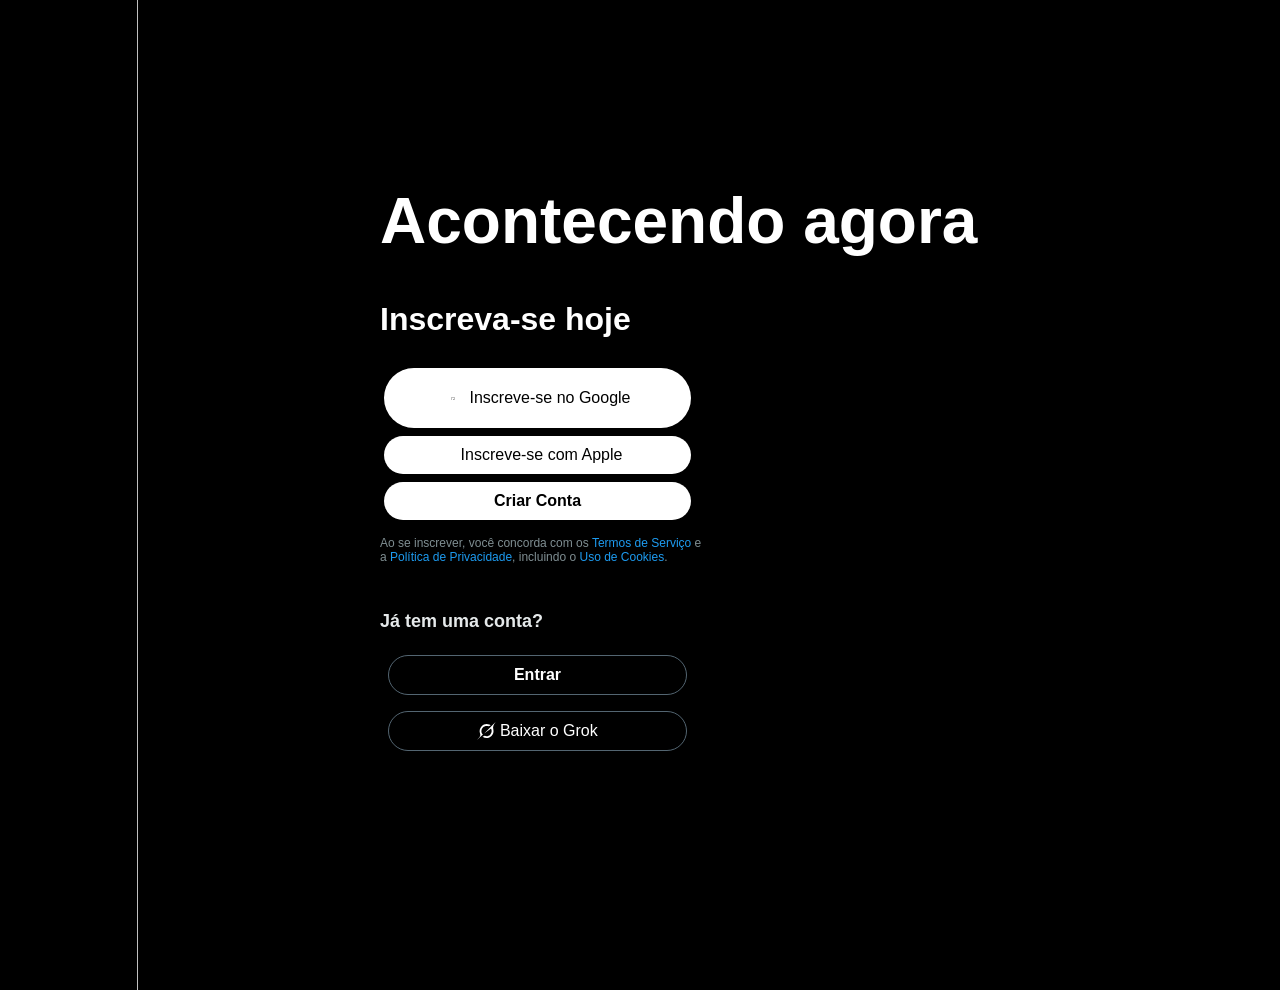
==== index.html @ 61d03f84 "update" ====
<html lang="pt-br">
<head>
    <meta charset="UTF-8">
    <meta name="viewport" content="width=device-width, initial-scale=1.0">
    <title>X. O que está acontecendo / X</title>
    <link rel="stylesheet" href="style.css">
    <script src="https://kit.fontawesome.com/4620774d96.js"></script>
    <link rel="shortcut icon" href="twi.avif" type="image/x-icon">
</head>
<body>
    <div id="colum-x2">
        <div id="logo-cl">
            <img src="https://upload.wikimedia.org/wikipedia/commons/thumb/0/0a/X_logo_2023_%28white%29.svg/250px-X_logo_2023_%28white%29.svg.png" alt="logo Google">
        </div>
        <div id="a-login-cl">
            <div id="login-cl">
                <h1>Acontecendo agora</h1>
                <h2>Inscreva-se hoje</h2>
                <div id="sub-cl">
                    <a class="subscribe" href="#"><img style="width: 7%;" alt="Logo Apple" src="https://static.vecteezy.com/system/resources/thumbnails/072/677/661/small/google-search-logo-icon-free-png.png"> Inscreve-se no Google</a>
                    <a class="subscribe" href="#"><i class="fa-brands fa-apple" style="color: rgb(0, 0, 0);"></i> Inscreve-se com Apple</a>
                    <a class="subscribe" href="#"><strong>Criar Conta</strong></a>
                </div>
                <p>Ao se inscrever, você concorda com os <span class="atention">Termos de Serviço</span> e<br> a <span class="atention">Política de Privacidade</span>, incluindo o <span class="atention">Uso de Cookies</span>.</p>
                <div id="log-cl">
                    <h2>Já tem uma conta?</h2>
                    <a class="login" href="#"><strong>Entrar</strong></a>
                    <a class="login" href="#"><svg xmlns="http://www.w3.org/2000/svg" fill="none" viewBox="0.36 0.5 33.33 32"><path d="M13.2371 21.0407L24.3186 12.8506C24.8619 12.4491 25.6384 12.6057 25.8973 13.2294C27.2597 16.5185 26.651 20.4712 23.9403 23.1851C21.2297 25.8989 17.4581 26.4941 14.0108 25.1386L10.2449 26.8843C15.6463 30.5806 22.2053 29.6665 26.304 25.5601C29.5551 22.3051 30.562 17.8683 29.6205 13.8673L29.629 13.8758C28.2637 7.99809 29.9647 5.64871 33.449 0.844576C33.5314 0.730667 33.6139 0.616757 33.6964 0.5L29.1113 5.09055V5.07631L13.2343 21.0436" fill="#fff" id="mark"/><path d="M10.9503 23.0313C7.07343 19.3235 7.74185 13.5853 11.0498 10.2763C13.4959 7.82722 17.5036 6.82767 21.0021 8.2971L24.7595 6.55998C24.0826 6.07017 23.215 5.54334 22.2195 5.17313C17.7198 3.31926 12.3326 4.24192 8.67479 7.90126C5.15635 11.4239 4.0499 16.8403 5.94992 21.4622C7.36924 24.9165 5.04257 27.3598 2.69884 29.826C1.86829 30.7002 1.0349 31.5745 0.36364 32.5L10.9474 23.0341" fill="#fff" id="mark"/></svg> Baixar o Grok</a> 
                    
                </div>
            </div>
        </div>
    </div>
</body>
</html>
---- style.css ----
* {
    text-decoration: none;
}

body {
    background-color: #000000;
    padding: 0;
    margin: 0;
    font-family: 'Segoe UI', Tahoma, Geneva, Verdana, sans-serif;
    color: white;
}

svg {
    width: 8%;
}

#colum-x2 {
    display: grid;
    grid-template-columns: 1fr 1fr;
}

#logo-cl {
    display: grid;
    justify-self: center;
    align-items: center;
}

#logo-cl img {
    width: 120%;
}


#a-login-cl {
    display: grid;
    justify-self: center;
    align-items: center;
    height: 100vh;
    width: 100vh;
}

#login-cl h1 {
    font-size: 64px;
}

#login-cl h2 {
    font-size: 32px;
}

#sub-cl {
    display: grid;
    max-width:35%;
}

#log-cl {
    display: grid;
    max-width:35%;
    justify-content: center;
}

#log-cl a {
    color: white;
}

#log-cl h2 {
    color: rgb(229, 233, 234);
    font-size: 18px;
}

#login-cl p {
    color: rgb(127, 142, 146);
    font-size: 12px;
    margin-bottom: 32px;
}

.atention {
color: rgb(29, 155, 240);
}

.login {
    display: flex;
    align-items: center;
    justify-content: center;
    gap: 4px;
    padding: 10px;
    padding-left: 32px;
    padding-right: 32px;
    border: 1px solid rgb(83, 101, 113);
    border-radius: 32px;
    text-align: center;
    margin: 8px;
}

.login:hover {
    display: flex;
    align-items: center;
    justify-content: center;
    gap: 4px;
    padding: 10px;
    padding-left: 32px;
    padding-right: 32px;
    border: 1px solid rgb(83, 101, 113);
    background-color: rgba(141, 156, 167, 0.1);
    border-radius: 32px;
    text-align: center;
    margin: 8px;
}

.subscribe {
    display: flex;
    align-items: center;
    justify-content: center;
    gap: 8px;
    padding: 10px;
    padding-left: 32px;
    padding-right: 32px;
    margin: 4px;
    border-radius: 32px;
    color: #000000;
    background-color: white;
    text-align: center;
}

.subscribe:hover {
    display: flex;
    align-items: center;
    justify-content: center;
    gap: 8px;
    padding: 10px;
    padding-left: 32px;
    padding-right: 32px;
    margin: 4px;
    border-radius: 32px;
    color: #000000;
    background-color: rgb(228, 228, 228);
    text-align: center;
}
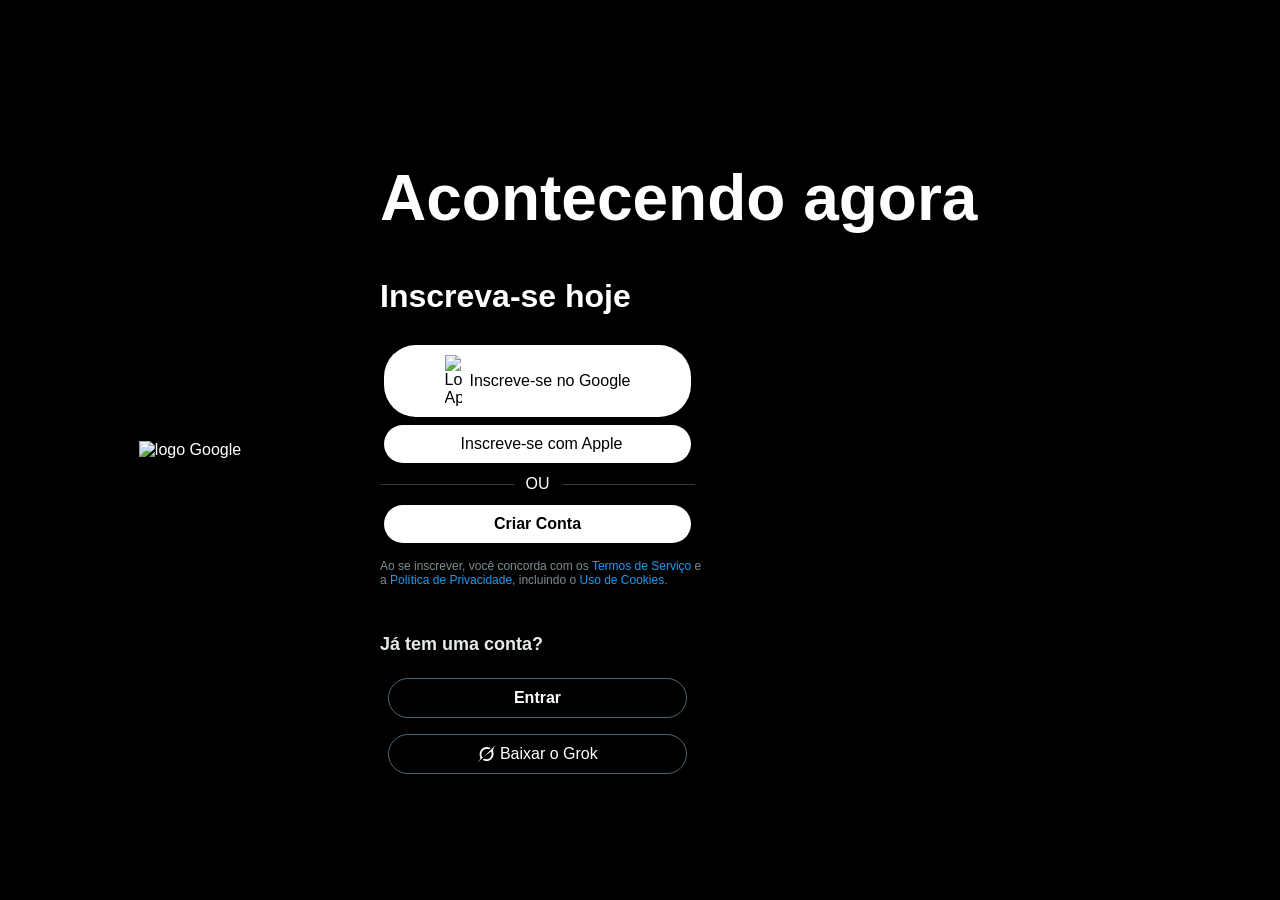
==== commit fbc838c7: "updates and fixes." ====
--- a/index.html
+++ b/index.html
@@ -1,11 +1,12 @@
+<!DOCTYPE html>
 <html lang="pt-br">
 <head>
     <meta charset="UTF-8">
     <meta name="viewport" content="width=device-width, initial-scale=1.0">
     <title>X. O que está acontecendo / X</title>
-    <link rel="stylesheet" href="style.css">
+    <link rel="stylesheet" href="css/style.css">
     <script src="https://kit.fontawesome.com/4620774d96.js"></script>
-    <link rel="shortcut icon" href="twi.avif" type="image/x-icon">
+    <link rel="shortcut icon" href="imgs/twi.avif" type="image/x-icon">
 </head>
 <body>
     <div id="colum-x2">
@@ -19,13 +20,18 @@
                 <div id="sub-cl">
                     <a class="subscribe" href="#"><img style="width: 7%;" alt="Logo Apple" src="https://static.vecteezy.com/system/resources/thumbnails/072/677/661/small/google-search-logo-icon-free-png.png"> Inscreve-se no Google</a>
                     <a class="subscribe" href="#"><i class="fa-brands fa-apple" style="color: rgb(0, 0, 0);"></i> Inscreve-se com Apple</a>
+                    <div id="sub-or">
+                        <span class="or-decoration"></span>
+                        <span>OU</span>
+                        <span class="or-decoration"></span>
+                    </div>
                     <a class="subscribe" href="#"><strong>Criar Conta</strong></a>
                 </div>
                 <p>Ao se inscrever, você concorda com os <span class="atention">Termos de Serviço</span> e<br> a <span class="atention">Política de Privacidade</span>, incluindo o <span class="atention">Uso de Cookies</span>.</p>
                 <div id="log-cl">
                     <h2>Já tem uma conta?</h2>
-                    <a class="login" href="#"><strong>Entrar</strong></a>
-                    <a class="login" href="#"><svg xmlns="http://www.w3.org/2000/svg" fill="none" viewBox="0.36 0.5 33.33 32"><path d="M13.2371 21.0407L24.3186 12.8506C24.8619 12.4491 25.6384 12.6057 25.8973 13.2294C27.2597 16.5185 26.651 20.4712 23.9403 23.1851C21.2297 25.8989 17.4581 26.4941 14.0108 25.1386L10.2449 26.8843C15.6463 30.5806 22.2053 29.6665 26.304 25.5601C29.5551 22.3051 30.562 17.8683 29.6205 13.8673L29.629 13.8758C28.2637 7.99809 29.9647 5.64871 33.449 0.844576C33.5314 0.730667 33.6139 0.616757 33.6964 0.5L29.1113 5.09055V5.07631L13.2343 21.0436" fill="#fff" id="mark"/><path d="M10.9503 23.0313C7.07343 19.3235 7.74185 13.5853 11.0498 10.2763C13.4959 7.82722 17.5036 6.82767 21.0021 8.2971L24.7595 6.55998C24.0826 6.07017 23.215 5.54334 22.2195 5.17313C17.7198 3.31926 12.3326 4.24192 8.67479 7.90126C5.15635 11.4239 4.0499 16.8403 5.94992 21.4622C7.36924 24.9165 5.04257 27.3598 2.69884 29.826C1.86829 30.7002 1.0349 31.5745 0.36364 32.5L10.9474 23.0341" fill="#fff" id="mark"/></svg> Baixar o Grok</a> 
+                    <a class="login" href="pages/login.html"><strong>Entrar</strong></a>
+                    <a class="login" href="https://grok.com/"><svg xmlns="http://www.w3.org/2000/svg" fill="none" viewBox="0.36 0.5 33.33 32"><path d="M13.2371 21.0407L24.3186 12.8506C24.8619 12.4491 25.6384 12.6057 25.8973 13.2294C27.2597 16.5185 26.651 20.4712 23.9403 23.1851C21.2297 25.8989 17.4581 26.4941 14.0108 25.1386L10.2449 26.8843C15.6463 30.5806 22.2053 29.6665 26.304 25.5601C29.5551 22.3051 30.562 17.8683 29.6205 13.8673L29.629 13.8758C28.2637 7.99809 29.9647 5.64871 33.449 0.844576C33.5314 0.730667 33.6139 0.616757 33.6964 0.5L29.1113 5.09055V5.07631L13.2343 21.0436" fill="#fff" id="mark"/><path d="M10.9503 23.0313C7.07343 19.3235 7.74185 13.5853 11.0498 10.2763C13.4959 7.82722 17.5036 6.82767 21.0021 8.2971L24.7595 6.55998C24.0826 6.07017 23.215 5.54334 22.2195 5.17313C17.7198 3.31926 12.3326 4.24192 8.67479 7.90126C5.15635 11.4239 4.0499 16.8403 5.94992 21.4622C7.36924 24.9165 5.04257 27.3598 2.69884 29.826C1.86829 30.7002 1.0349 31.5745 0.36364 32.5L10.9474 23.0341" fill="#fff" id="mark"/></svg> Baixar o Grok</a> 
                     
                 </div>
             </div>
--- a/css/style.css
+++ b/css/style.css
@@ -0,0 +1,151 @@
+* {
+    text-decoration: none;
+}
+
+body {
+    background-color: #000000;
+    padding: 0;
+    margin: 0;
+    font-family: 'Segoe UI', Tahoma, Geneva, Verdana, sans-serif;
+    color: white;
+}
+
+svg {
+    width: 8%;
+}
+
+#colum-x2 {
+    display: grid;
+    grid-template-columns: 1fr 1fr;
+}
+
+#logo-cl {
+    display: grid;
+    justify-self: center;
+    align-items: center;
+}
+
+#logo-cl img {
+    width: 120%;
+}
+
+
+#a-login-cl {
+    display: grid;
+    justify-self: center;
+    align-items: center;
+    height: 100vh;
+    width: 100vh;
+}
+
+#login-cl h1 {
+    font-size: 64px;
+}
+
+#login-cl h2 {
+    font-size: 32px;
+}
+
+#sub-cl {
+    display: grid;
+    max-width:35%;
+}
+
+#log-cl {
+    display: grid;
+    max-width:35%;
+    justify-content: center;
+}
+
+#log-cl a {
+    color: white;
+}
+
+#log-cl h2 {
+    color: rgb(229, 233, 234);
+    font-size: 18px;
+}
+
+#login-cl p {
+    color: rgb(127, 142, 146);
+    font-size: 12px;
+    margin-bottom: 32px;
+}
+
+.atention {
+color: rgb(29, 155, 240);
+}
+
+.login {
+    display: flex;
+    align-items: center;
+    justify-content: center;
+    gap: 4px;
+    padding: 10px;
+    padding-left: 32px;
+    padding-right: 32px;
+    border: 1px solid rgb(83, 101, 113);
+    border-radius: 32px;
+    text-align: center;
+    margin: 8px;
+}
+
+.login:hover {
+    display: flex;
+    align-items: center;
+    justify-content: center;
+    gap: 4px;
+    padding: 10px;
+    padding-left: 32px;
+    padding-right: 32px;
+    border: 1px solid rgb(83, 101, 113);
+    background-color: rgba(141, 156, 167, 0.1);
+    border-radius: 32px;
+    text-align: center;
+    margin: 8px;
+}
+
+.subscribe {
+    display: flex;
+    align-items: center;
+    justify-content: center;
+    gap: 8px;
+    padding: 10px;
+    padding-left: 32px;
+    padding-right: 32px;
+    margin: 4px;
+    border-radius: 32px;
+    color: #000000;
+    background-color: white;
+    text-align: center;
+}
+
+.subscribe:hover {
+    display: flex;
+    align-items: center;
+    justify-content: center;
+    gap: 8px;
+    padding: 10px;
+    padding-left: 32px;
+    padding-right: 32px;
+    margin: 4px;
+    border-radius: 32px;
+    color: #000000;
+    background-color: rgb(228, 228, 228);
+    text-align: center;
+}
+
+#sub-or {
+    display: flex;
+    justify-content: center;
+    align-items: center;
+    gap: 12px;
+    margin: 8px 0 8px 0;
+    font-size: 16px;
+}
+
+#sub-or .or-decoration {
+    background-color: rgba(127, 142, 146, 0.4);
+    height: 1px;
+    width: 80%;
+}
